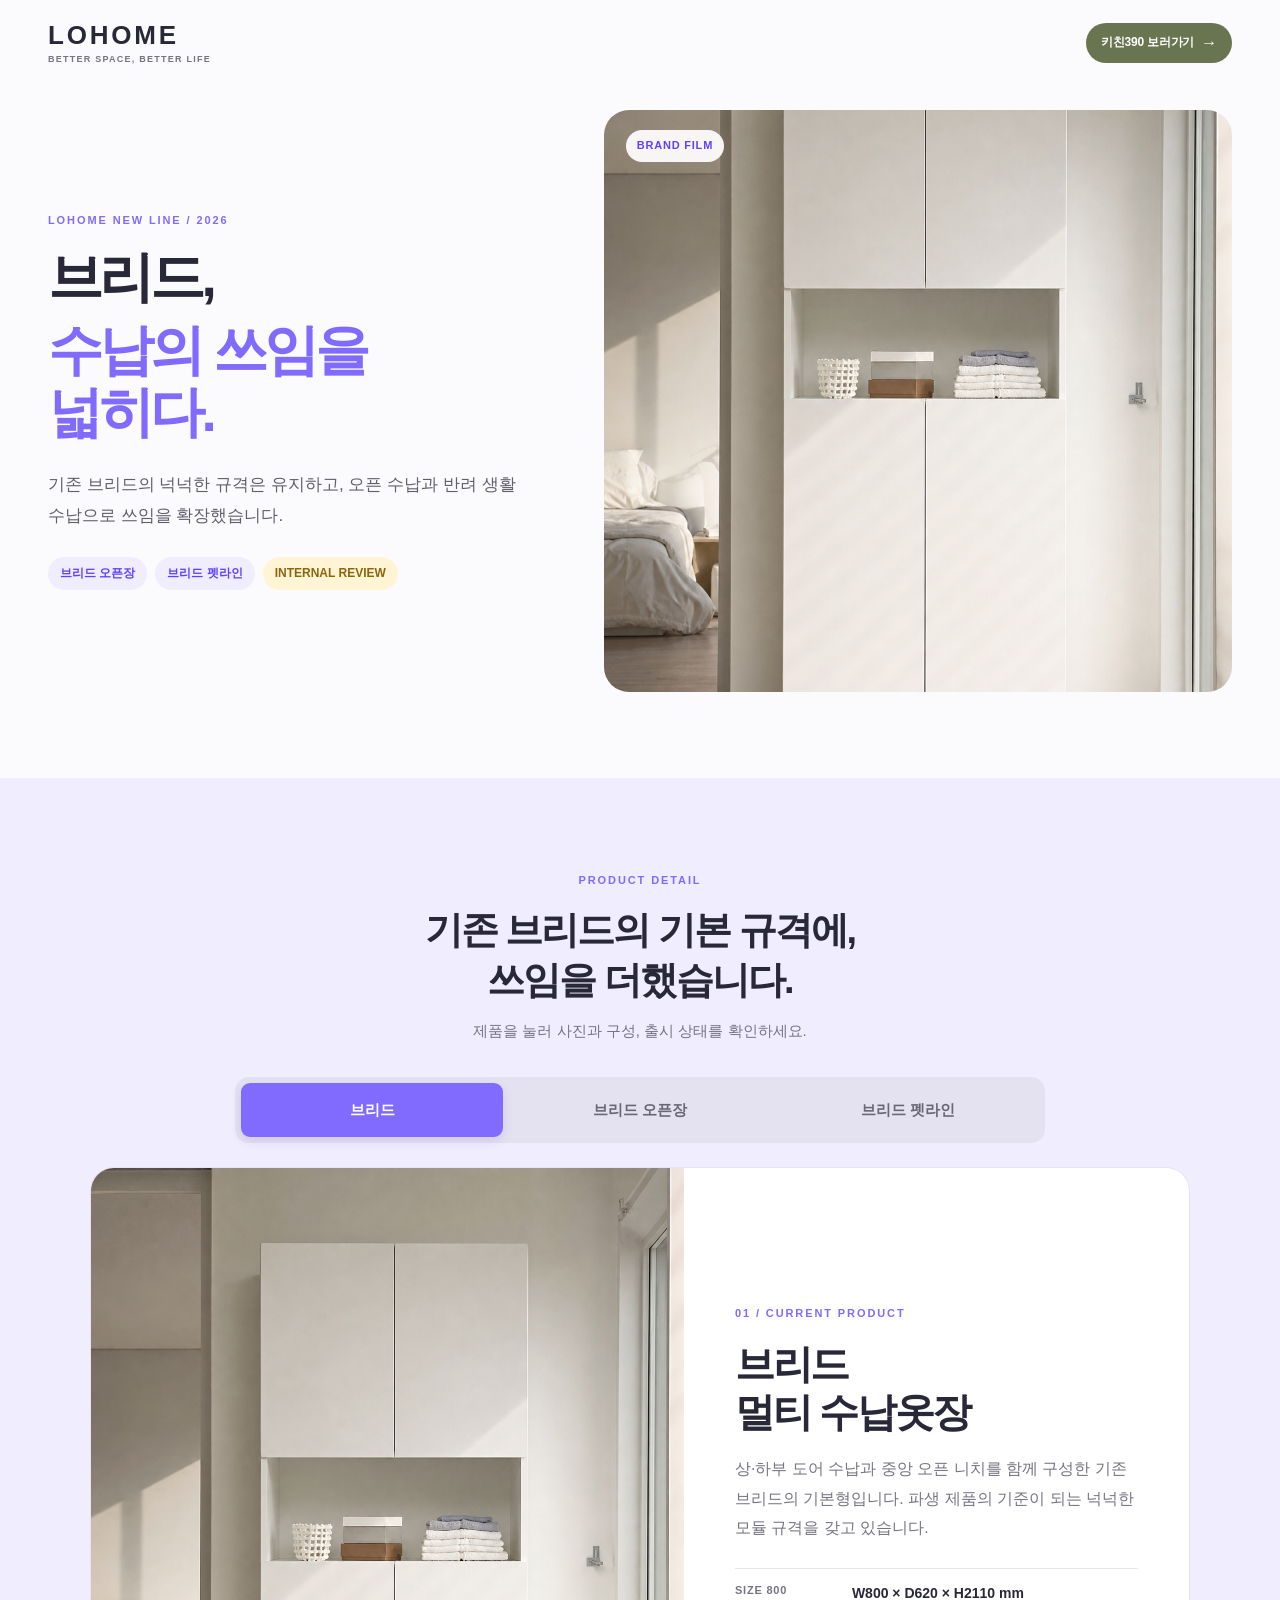
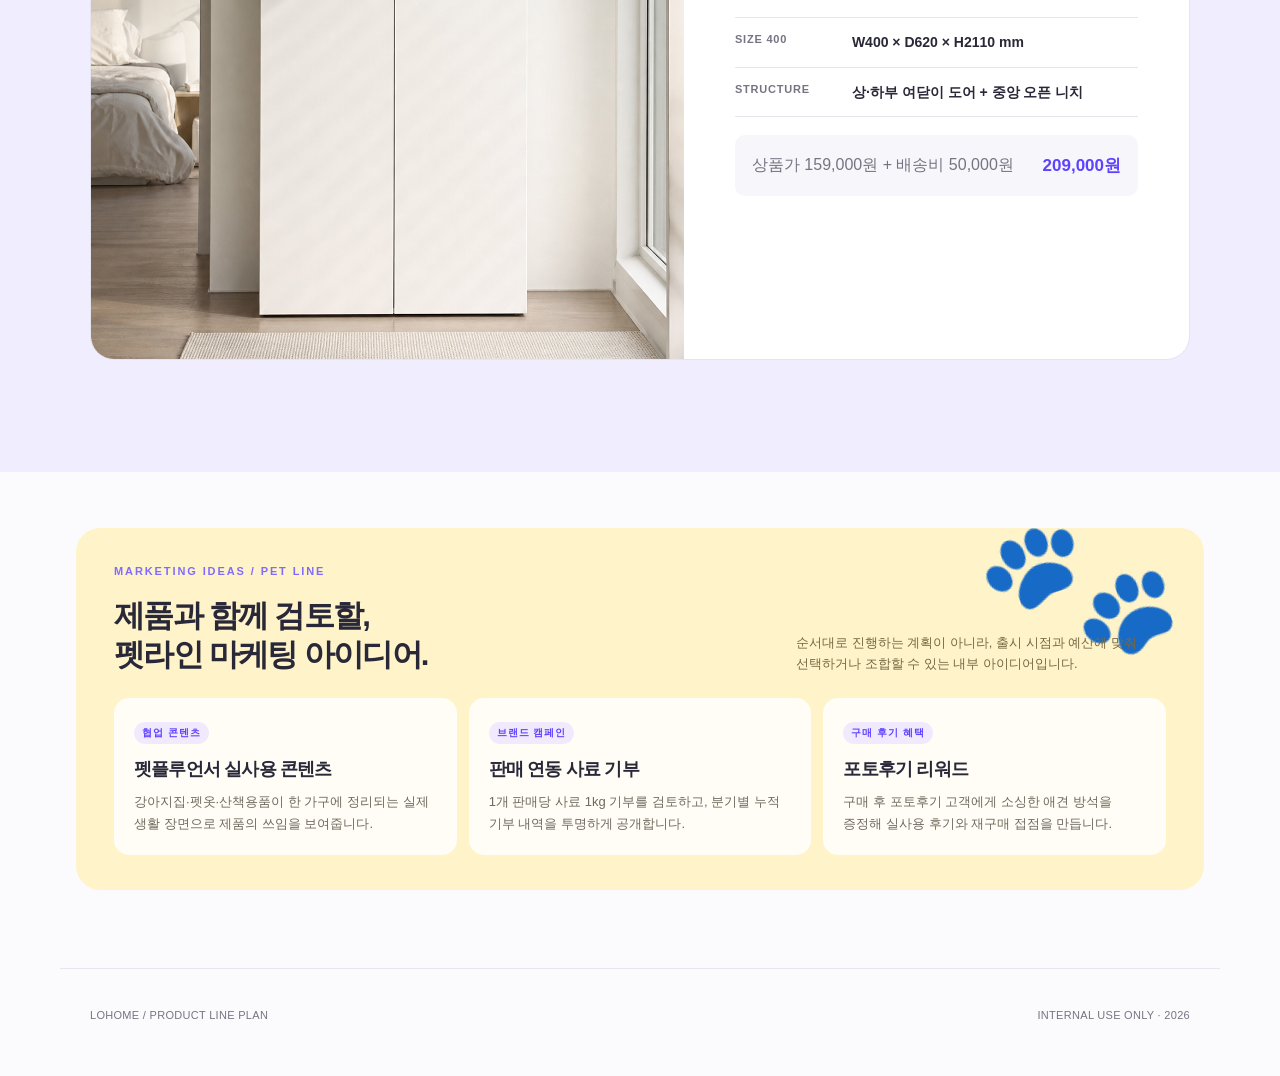
==== breed/index.html @ ead6c4e8 "Add files via upload" ====
<!doctype html>
<html lang="ko">
<head>
  <meta charset="utf-8">
  <meta name="viewport" content="width=device-width,initial-scale=1">
  <meta name="description" content="LOHOME 브리드 확장 라인 기획안">
  <title>LOHOME | 브리드 확장 라인 기획안</title>
  <style>
    :root{--ink:#292838;--muted:#767482;--line:#e6e4ef;--bg:#fbfbfd;--lav:#816bff;--deep:#5f42ff;--pale:#f0edff;--yellow:#ffc93d;--olive:#697551;--white:#fff}*{box-sizing:border-box}html{scroll-behavior:smooth}body{margin:0;background:var(--bg);color:var(--ink);font-family:Pretendard,"Pretendard Variable",-apple-system,BlinkMacSystemFont,"Segoe UI",sans-serif;line-height:1.6;word-break:keep-all}button{font:inherit}header{height:86px;max-width:1320px;padding:0 48px;margin:auto;display:flex;align-items:center;justify-content:space-between}.logo{font-size:26px;font-weight:850;letter-spacing:2.8px;line-height:1}.logo span{display:block;margin-top:7px;color:var(--muted);font-size:9px;font-weight:600;letter-spacing:1.25px}.kitchen-link{display:inline-flex;align-items:center;gap:7px;border-radius:99px;padding:10px 15px;background:var(--olive);color:#fff;text-decoration:none;font-size:12px;font-weight:750;letter-spacing:-.2px;transition:transform .2s,background .2s}.kitchen-link:hover{background:#556040;transform:translateY(-1px)}.kitchen-link b{font-size:16px;font-weight:500;line-height:1}
    .hero{max-width:1320px;margin:auto;padding:24px 48px 86px;display:grid;grid-template-columns:.88fr 1.12fr;align-items:center;gap:62px}.eyebrow{margin:0 0 17px;color:var(--lav);font-size:11px;font-weight:850;letter-spacing:1.9px}.hero h1{margin:0;font-size:clamp(43px,4.3vw,65px);line-height:1.13;letter-spacing:-3.8px}.hero h1 strong{display:block;margin-top:10px;color:var(--lav);font-weight:850}.hero-copy>p:not(.eyebrow){margin:26px 0 0;color:#605f6c;font-size:17px;line-height:1.85}.hero-tags{display:flex;gap:8px;flex-wrap:wrap;margin-top:25px}.hero-tags span{padding:7px 12px;border-radius:99px;background:var(--pale);color:var(--deep);font-size:12px;font-weight:750}.hero-tags span:last-child{background:#fff5d5;color:#8a6610}.hero-media{margin:0;position:relative;overflow:hidden;border-radius:25px;background:#e9e7f3;aspect-ratio:1.08/1}.hero-media video{display:block;width:100%;height:100%;object-fit:cover;pointer-events:none}.video-badge{position:absolute;left:22px;top:20px;padding:7px 11px;border-radius:99px;background:#ffffffec;color:var(--deep);font-size:11px;font-weight:800;letter-spacing:.8px;pointer-events:none}
    .marketing{max-width:1224px;margin:56px auto 78px;padding:0 48px}.marketing-wrap{padding:35px 38px;border-radius:24px;background:#fff4c9;position:relative;overflow:hidden}.marketing-wrap:after{content:"🐾";position:absolute;right:30px;animation:pawWalk 8s ease-in-out infinite;top:-18px;color:#fff8dd;font-size:154px;line-height:1;transform:rotate(-18deg)}.marketing-top{position:relative;z-index:1;display:flex;justify-content:space-between;gap:24px;align-items:end}.marketing h2{margin:0;font-size:31px;line-height:1.25;letter-spacing:-1.7px}.marketing-top p:last-child{max-width:370px;margin:0;color:#766945;font-size:13px}.marketing-grid{position:relative;z-index:1;display:grid;grid-template-columns:repeat(3,1fr);gap:12px;margin-top:23px}.marketing-card{padding:20px;border-radius:15px;background:#fffdf6}.marketing-card .num{display:inline-block;margin-bottom:11px;padding:3px 8px;border-radius:99px;background:#f1eaff;color:var(--deep);font-size:10px;font-weight:850;letter-spacing:1px}.marketing-card h3{margin:0;font-size:18px;letter-spacing:-.8px}.marketing-card p{margin:7px 0 0;color:#6f6a5e;font-size:13px;line-height:1.7}.product-area{padding:94px 30px 112px;background:var(--pale)}.section-intro{max-width:760px;margin:0 auto 34px;text-align:center}.section-intro h2{margin:0;font-size:38px;line-height:1.3;letter-spacing:-2px}.section-intro p:last-child{margin:14px 0 0;color:var(--muted);font-size:15px}.tabs{max-width:810px;margin:0 auto 24px;padding:6px;display:grid;grid-template-columns:repeat(3,1fr);gap:6px;border-radius:14px;background:#e4e2f0}.tabs button{padding:15px 10px;border:0;border-radius:9px;background:transparent;color:#696776;cursor:pointer;font-size:15px;font-weight:750}.tabs button.active{background:var(--lav);color:#fff;box-shadow:0 4px 11px #6238a326}.panel{display:none;max-width:1100px;margin:auto}.panel.active{display:block;animation:in .24s ease-out}@keyframes in{from{opacity:0;transform:translateY(7px)}to{opacity:1;transform:none}}
    .product-card{display:grid;grid-template-columns:1.08fr .92fr;overflow:hidden;border:1px solid var(--line);border-radius:24px;background:#fff}.media-frame{position:relative;min-height:590px;margin:0;background:#f1eff4;overflow:hidden}.media-frame img,.media-frame video{display:block;width:100%;height:100%;object-fit:cover}.product-info{padding:55px 51px;display:flex;flex-direction:column;justify-content:center}.product-info h3{margin:0;font-size:40px;line-height:1.2;letter-spacing:-2.3px}.product-info>p:not(.eyebrow){margin:18px 0 25px;color:var(--muted);font-size:16px;line-height:1.85}.spec{border-top:1px solid var(--line)}.spec div{display:grid;grid-template-columns:105px 1fr;gap:12px;padding:13px 0;border-bottom:1px solid var(--line);font-size:14px}.spec span{color:var(--muted);font-size:11px;font-weight:850;letter-spacing:.8px}.spec b{font-weight:650}.price-note{margin:22px 0 0;padding:15px 17px;border-radius:10px;background:#f7f7fb;color:#5e5c6d;font-size:13px}.price-note b{float:right;color:var(--deep);font-size:17px}.price-note.pending b{color:var(--lav)}
    .slide{display:none;width:100%;height:100%}.slide.active{display:block}.carousel-control{position:absolute;z-index:2;top:50%;width:43px;height:43px;border:0;border-radius:50%;background:#fffffff0;color:var(--ink);font-size:31px;line-height:36px;cursor:pointer;box-shadow:0 4px 18px #29283824}.carousel-control.prev{left:18px}.carousel-control.next{right:18px}.slide-count{position:absolute;right:18px;bottom:18px;z-index:2;padding:6px 10px;border-radius:99px;background:#292838c9;color:#fff;font-size:11px;font-weight:750;letter-spacing:.5px}.dot-row{position:absolute;left:50%;bottom:18px;z-index:2;display:flex;gap:6px;transform:translateX(-50%)}.dot-row button{width:7px;height:7px;padding:0;border:0;border-radius:9px;background:#ffffff80;cursor:pointer}.dot-row button.active{width:20px;background:#fff}.benefit{display:grid;grid-template-columns:repeat(3,1fr);gap:12px;max-width:1100px;margin:31px auto 0}.benefit article{padding:23px;border:1px solid #e5e3ed;border-radius:15px;background:#fff}.benefit b{display:block;margin-bottom:7px;color:var(--deep);font-size:18px;letter-spacing:-.8px}.benefit p{margin:0;color:var(--muted);font-size:13px;line-height:1.65}
    .vs{max-width:1100px;margin:32px auto 0;padding:34px;border:1px solid #e9dfbc;border-radius:23px;background:#fff8df}.vs-head{text-align:center}.vs-head h3{margin:0;font-size:30px;letter-spacing:-1.8px}.vs-head p{margin:8px 0 0;color:var(--muted);font-size:13px}.vs-grid{display:grid;grid-template-columns:1fr 1fr;gap:14px;margin-top:25px}.vs-product{padding:24px;border-radius:16px;background:#fff}.vs-product.ours{border:2px solid #918bd5;background:#faf9ff}.vs-product.theirs{border:1px solid #e6e3d8}.vs-label{color:var(--muted);font-size:11px;font-weight:850;letter-spacing:1px}.ours .vs-label{color:var(--lav)}.vs-product h4{margin:7px 0 3px;font-size:23px;letter-spacing:-1.2px}.vs-product .sub{margin:0;color:var(--muted);font-size:12px}.vs-list{margin:18px 0 0;border-top:1px solid var(--line)}.vs-list div{display:grid;grid-template-columns:118px 1fr;gap:10px;padding:12px 0;border-bottom:1px solid var(--line);font-size:13px}.vs-list span{color:var(--muted);font-size:11px;font-weight:800;letter-spacing:.6px}.vs-list b{font-weight:750}.ours .vs-list b{color:var(--deep)}.tag-yes{display:inline-block;padding:3px 8px;border-radius:99px;background:#eeeafb;color:var(--deep);font-size:12px;font-style:normal}.tag-no{color:#999!important;text-decoration:line-through}.vs-highlight{display:grid;grid-template-columns:1.06fr .94fr;gap:17px;align-items:center;margin-top:16px;padding:17px;border-radius:15px;background:#fff}.vs-highlight figure{margin:0;overflow:hidden;border-radius:11px;aspect-ratio:1.5/1}.vs-highlight img{display:block;width:100%;height:100%;object-fit:cover}.vs-highlight h4{margin:0 0 7px;font-size:22px;letter-spacing:-1.2px}.vs-highlight p{margin:0;color:var(--muted);font-size:13px;line-height:1.75}.vs-highlight strong{color:var(--deep)}.price-review{margin:16px 0 0;padding:12px 15px;border-radius:10px;background:#f8f6ed;color:#77736a;text-align:center;font-size:12px}.price-review b{color:#5c564b}
    footer{max-width:1160px;margin:auto;padding:38px 30px 52px;border-top:1px solid var(--line);display:flex;justify-content:space-between;color:var(--muted);font-size:11px;letter-spacing:.3px}
    @keyframes pawWalk{0%,100%{transform:translate(0,0) rotate(-7deg)}25%{transform:translate(-18px,10px) rotate(6deg)}50%{transform:translate(-4px,24px) rotate(-4deg)}75%{transform:translate(-26px,13px) rotate(7deg)}}@media(prefers-reduced-motion:reduce){.marketing-wrap:after{animation:none}}@media(max-width:850px){header{padding:0 24px}.hero{padding:21px 24px 67px;gap:35px}.hero h1{font-size:43px}.marketing{padding:0 24px}.product-info{padding:42px 34px}.product-info h3{font-size:33px}.media-frame{min-height:530px}.product-area{padding-left:24px;padding-right:24px}}@media(max-width:680px){header{height:76px;padding:0 20px}.logo{font-size:23px}.internal{padding:7px 10px;font-size:10px}.hero{display:flex;flex-direction:column;padding:22px 20px 58px;gap:28px}.hero h1{font-size:39px;letter-spacing:-2.8px}.hero-copy>p:not(.eyebrow){margin-top:18px;font-size:15px}.hero-media{width:100%;border-radius:19px;aspect-ratio:1/1.04}.marketing{margin:32px auto 56px;padding:0 20px}.marketing-wrap{padding:26px 21px}.marketing-wrap:after{right:-4px;top:-11px;font-size:105px}.marketing-top{display:block}.marketing h2{font-size:27px}.marketing-top p:last-child{margin-top:10px;font-size:12px}.marketing-grid{grid-template-columns:1fr;gap:8px;margin-top:18px}.marketing-card{padding:17px}.product-area{padding:64px 20px 72px}.section-intro{text-align:left;margin-bottom:24px}.section-intro h2{font-size:29px;letter-spacing:-1.4px}.section-intro p:last-child{font-size:14px}.tabs{gap:3px;padding:4px;border-radius:11px}.tabs button{padding:12px 3px;font-size:13px}.product-card{grid-template-columns:1fr}.media-frame{min-height:0;height:405px}.product-info{padding:31px 24px}.product-info h3{font-size:30px}.product-info>p:not(.eyebrow){margin:14px 0 20px;font-size:14px}.spec div{grid-template-columns:82px 1fr;font-size:13px}.price-note{font-size:12px}.price-note b{font-size:15px}.carousel-control{width:39px;height:39px;font-size:28px;line-height:32px}.carousel-control.prev{left:12px}.carousel-control.next{right:12px}.benefit{grid-template-columns:1fr;gap:8px;margin-top:14px}.benefit article{padding:19px}.vs{margin-top:20px;padding:16px}.vs-head{text-align:left;margin:7px 6px 18px}.vs-head h3{font-size:24px}.vs-head p{font-size:12px}.vs-grid{grid-template-columns:1fr;gap:9px;margin-top:0}.vs-product{padding:20px}.vs-product h4{font-size:21px}.vs-list div{grid-template-columns:104px 1fr}.vs-highlight{grid-template-columns:1fr;padding:12px}.vs-highlight figure{aspect-ratio:1.45/1}.price-review{line-height:1.6}footer{display:block;padding:30px 20px;line-height:1.8}}
  </style>
</head>
<body>
  <header><div class="logo">LOHOME<span>BETTER SPACE, BETTER LIFE</span></div><a class="kitchen-link" href="https://violett1106.github.io/LOHOME/kitchen390/">키친390 보러가기 <b>→</b></a></header>
  <main>
    <section class="hero"><div class="hero-copy"><p class="eyebrow">LOHOME NEW LINE / 2026</p><h1>브리드,<strong>수납의 쓰임을 넓히다.</strong></h1><p>기존 브리드의 넉넉한 규격은 유지하고, 오픈 수납과 반려 생활 수납으로 쓰임을 확장했습니다.</p><div class="hero-tags"><span>브리드 오픈장</span><span>브리드 펫라인</span><span>INTERNAL REVIEW</span></div></div><figure class="hero-media"><video autoplay muted loop playsinline poster="images/brmain.png"><source src="images/br.mp4" type="video/mp4"></video><figcaption class="video-badge">BRAND FILM</figcaption></figure></section>
    <section class="product-area">
      <div class="section-intro"><p class="eyebrow">PRODUCT DETAIL</p><h2>기존 브리드의 기본 규격에,<br>쓰임을 더했습니다.</h2><p>제품을 눌러 사진과 구성, 출시 상태를 확인하세요.</p></div>
      <div class="tabs" role="tablist" aria-label="브리드 제품 선택"><button class="active" role="tab" aria-selected="true" data-target="breed">브리드</button><button role="tab" aria-selected="false" data-target="open">브리드 오픈장</button><button role="tab" aria-selected="false" data-target="pet">브리드 펫라인</button></div>
      <section class="panel active" id="breed" role="tabpanel"><div class="product-card"><figure class="media-frame"><img src="images/brmain.png" alt="기존 브리드 멀티 수납옷장"></figure><div class="product-info"><p class="eyebrow">01 / CURRENT PRODUCT</p><h3>브리드<br>멀티 수납옷장</h3><p>상·하부 도어 수납과 중앙 오픈 니치를 함께 구성한 기존 브리드의 기본형입니다. 파생 제품의 기준이 되는 넉넉한 모듈 규격을 갖고 있습니다.</p><div class="spec"><div><span>SIZE 800</span><b>W800 × D620 × H2110 mm</b></div><div><span>SIZE 400</span><b>W400 × D620 × H2110 mm</b></div><div><span>STRUCTURE</span><b>상·하부 여닫이 도어 + 중앙 오픈 니치</b></div></div><p class="price-note">상품가 159,000원 + 배송비 50,000원 <b>209,000원</b></p></div></div></section>
      <section class="panel" id="open" role="tabpanel"><div class="product-card"><figure class="media-frame carousel" data-carousel aria-label="브리드 오픈장 이미지"><div class="slide active"><img src="images/br_opmain.png" alt="브리드 오픈장 메인 이미지"></div><div class="slide"><img src="images/br_op%20(1).png" alt="브리드 오픈장 이미지 1"></div><div class="slide"><img src="images/br_op%20(2).png" alt="브리드 오픈장 이미지 2"></div><div class="slide"><img src="images/br_op%20(3).png" alt="브리드 오픈장 이미지 3"></div><button class="carousel-control prev" type="button" aria-label="이전 이미지">‹</button><button class="carousel-control next" type="button" aria-label="다음 이미지">›</button><div class="dot-row" aria-label="오픈장 이미지 선택"></div><span class="slide-count">1 / 5</span></figure><div class="product-info"><p class="eyebrow">02 / NEW LINE</p><h3>브리드<br>오픈장</h3><p>기존 브리드와 같은 높이·폭·깊이를 유지하면서 문을 덜어낸 오픈 수납형입니다. 책과 패브릭, 생활 소품이 자연스럽게 보이는 공간을 만듭니다.</p><div class="spec"><div><span>SIZE</span><b>기존 브리드와 동일 규격 적용</b></div><div><span>TOP</span><b>오픈 선반 3단</b></div><div><span>LOWER</span><b>2도어 수납장</b></div></div><p class="price-note pending">출시 사양 검토 중 <b>판매가 미정</b></p></div></div><div class="benefit"><article><b>같은 모듈감</b><p>기존 브리드와 나란히 놓아도 높이와 깊이가 자연스럽습니다.</p></article><article><b>보여주는 수납</b><p>자주 쓰는 물건과 좋아하는 오브제를 답답함 없이 정리합니다.</p></article><article><b>정돈된 하부</b><p>아래 도어장은 생활감을 깔끔하게 숨겨 줍니다.</p></article></div></section>
      <section class="panel" id="pet" role="tabpanel"><div class="product-card"><figure class="media-frame carousel" data-carousel aria-label="브리드 펫라인 이미지"><div class="slide active"><img src="images/br%20(1).png" alt="브리드 펫라인 메인 이미지"></div><div class="slide"><img src="images/br%20(2).png" alt="브리드 펫라인 이미지 2"></div><div class="slide"><img src="images/br%20(4).png" alt="브리드 펫라인 이미지 4"></div><div class="slide"><img src="images/br%20(3).png" alt="브리드 펫라인 이미지 3"></div><div class="slide"><video muted loop playsinline controls poster="images/br%20(1).png"><source src="images/br.mp4" type="video/mp4"></video></div><button class="carousel-control prev" type="button" aria-label="이전 이미지">‹</button><button class="carousel-control next" type="button" aria-label="다음 이미지">›</button><div class="dot-row" aria-label="펫라인 이미지 선택"></div><span class="slide-count">1 / 5</span></figure><div class="product-info"><p class="eyebrow">03 / NEW LINE · 🐾 PET EDITION</p><h3>브리드<br>펫라인 🐾</h3><p>하부 여닫이 도어 안에 강아지집과 펫용품 수납을 함께 담습니다. 집 위에 남는 공간까지 선반과 옷봉으로 활용하는 새로운 구조입니다.</p><div class="spec"><div><span>HEIGHT</span><b>낮은 펫라인 전용 높이 · 확정 필요</b></div><div><span>LOWER</span><b>여닫이 도어 + 아치형 강아지집</b></div><div><span>ADDED</span><b>내장 선반 1칸 + 펫옷 수납 옷봉</b></div><div><span>DEPTH</span><b>기존 브리드와 동일한 D620</b></div></div><p class="price-note pending">출시 사양 검토 중 <b>판매가 미정</b></p></div></div><div class="benefit"><article><b>데드스페이스 최소화 🐾</b><p>강아지집 위 공간을 선반과 옷봉으로 바꿔 수납량을 확보합니다.</p></article><article><b>옷장 옆에도 자연스럽게</b><p>D620의 깊이로 작은 펫가구처럼 왜소해 보이지 않습니다.</p></article><article><b>펫 생활을 한 번에</b><p>휴식 공간과 펫옷·담요·간식 수납을 한 가구 안에 정리합니다.</p></article></div>
        <section class="vs" aria-label="경쟁사 비교"><div class="vs-head"><p class="eyebrow">WHY LOHOME PET LINE</p><h3>강아지집만 넣지 않고,<br>그 위 공간까지 수납으로 씁니다.</h3><p>펫라인 판매가는 미정입니다. 현재는 구조와 수납 용량을 기준으로 비교합니다.</p></div><div class="vs-grid"><article class="vs-product ours"><span class="vs-label">LOHOME / 브리드 펫라인</span><h4>브리드 펫라인</h4><p class="sub">기존 브리드 기준의 깊이감</p><div class="vs-list"><div><span>수납 깊이</span><b>D620 mm</b></div><div><span>아치 상부</span><b><i class="tag-yes">선반 1칸 추가</i></b></div><div><span>펫옷 수납</span><b><i class="tag-yes">옷봉 포함</i></b></div><div><span>전체 인상</span><b>옷장 옆에도 자연스러운 비례</b></div></div></article><article class="vs-product theirs"><span class="vs-label">COMPETITOR / MONO PUPPY</span><h4>타사 펫가구</h4><p class="sub">피에르홈 모노퍼피 기준</p><div class="vs-list"><div><span>수납 깊이</span><b>D380 mm</b></div><div><span>아치 상부</span><b class="tag-no">추가 선반 없음</b></div><div><span>펫옷 수납</span><b class="tag-no">옷봉 없음</b></div><div><span>전체 인상</span><b>펫가구 전용의 작은 깊이</b></div></div></article></div><div class="vs-highlight"><figure><img src="images/breed-pet-storage-plan.png" alt="펫라인 강아지집 상부의 선반과 옷봉 구성"></figure><div><h4>아치 안쪽까지, <strong>수납으로 완성.</strong></h4><p>타사에서는 비어 있는 강아지집 위 공간에 <strong>선반 1칸과 펫옷 옷봉</strong>을 더합니다. 펫옷, 담요, 산책용품이 한곳에 정리됩니다.</p></div></div><p class="price-review"><b>기존 브리드 800 기준 총액 209,000원</b> · 타사 제품 배송비 포함 248,000원 · 펫라인 판매가는 미정입니다.</p></section>
      </section>
    </section>
    <section class="marketing"><div class="marketing-wrap"><div class="marketing-top"><div><p class="eyebrow">MARKETING IDEAS / PET LINE</p><h2>제품과 함께 검토할,<br>펫라인 마케팅 아이디어.</h2></div><p>순서대로 진행하는 계획이 아니라, 출시 시점과 예산에 맞춰 선택하거나 조합할 수 있는 내부 아이디어입니다.</p></div><div class="marketing-grid"><article class="marketing-card"><span class="num">협업 콘텐츠</span><h3>펫플루언서 실사용 콘텐츠</h3><p>강아지집·펫옷·산책용품이 한 가구에 정리되는 실제 생활 장면으로 제품의 쓰임을 보여줍니다.</p></article><article class="marketing-card"><span class="num">브랜드 캠페인</span><h3>판매 연동 사료 기부</h3><p>1개 판매당 사료 1kg 기부를 검토하고, 분기별 누적 기부 내역을 투명하게 공개합니다.</p></article><article class="marketing-card"><span class="num">구매 후기 혜택</span><h3>포토후기 리워드</h3><p>구매 후 포토후기 고객에게 소싱한 애견 방석을 증정해 실사용 후기와 재구매 접점을 만듭니다.</p></article></div></div></section>
  </main>
  <footer><span>LOHOME / PRODUCT LINE PLAN</span><span>INTERNAL USE ONLY · 2026</span></footer>
  <script>
    document.querySelectorAll('[role=tab]').forEach(tab=>tab.addEventListener('click',()=>{document.querySelectorAll('[role=tab]').forEach(t=>{t.classList.remove('active');t.setAttribute('aria-selected','false')});document.querySelectorAll('[role=tabpanel]').forEach(p=>p.classList.remove('active'));tab.classList.add('active');tab.setAttribute('aria-selected','true');document.getElementById(tab.dataset.target).classList.add('active')}));
    document.querySelectorAll('[data-carousel]').forEach(carousel=>{const slides=[...carousel.querySelectorAll('.slide')],dots=carousel.querySelector('.dot-row'),count=carousel.querySelector('.slide-count');let current=0;slides.forEach((_,i)=>{const dot=document.createElement('button');dot.type='button';dot.setAttribute('aria-label',(i+1)+'번 이미지');dot.addEventListener('click',()=>show(i));dots.append(dot)});const dotButtons=[...dots.children];function show(i){current=(i+slides.length)%slides.length;slides.forEach((slide,n)=>{slide.classList.toggle('active',n===current);const video=slide.querySelector('video');if(video&&n!==current)video.pause()});dotButtons.forEach((dot,n)=>dot.classList.toggle('active',n===current));count.textContent=(current+1)+' / '+slides.length}carousel.querySelector('.prev').addEventListener('click',()=>show(current-1));carousel.querySelector('.next').addEventListener('click',()=>show(current+1));show(0)});
  </script>
</body>
</html>
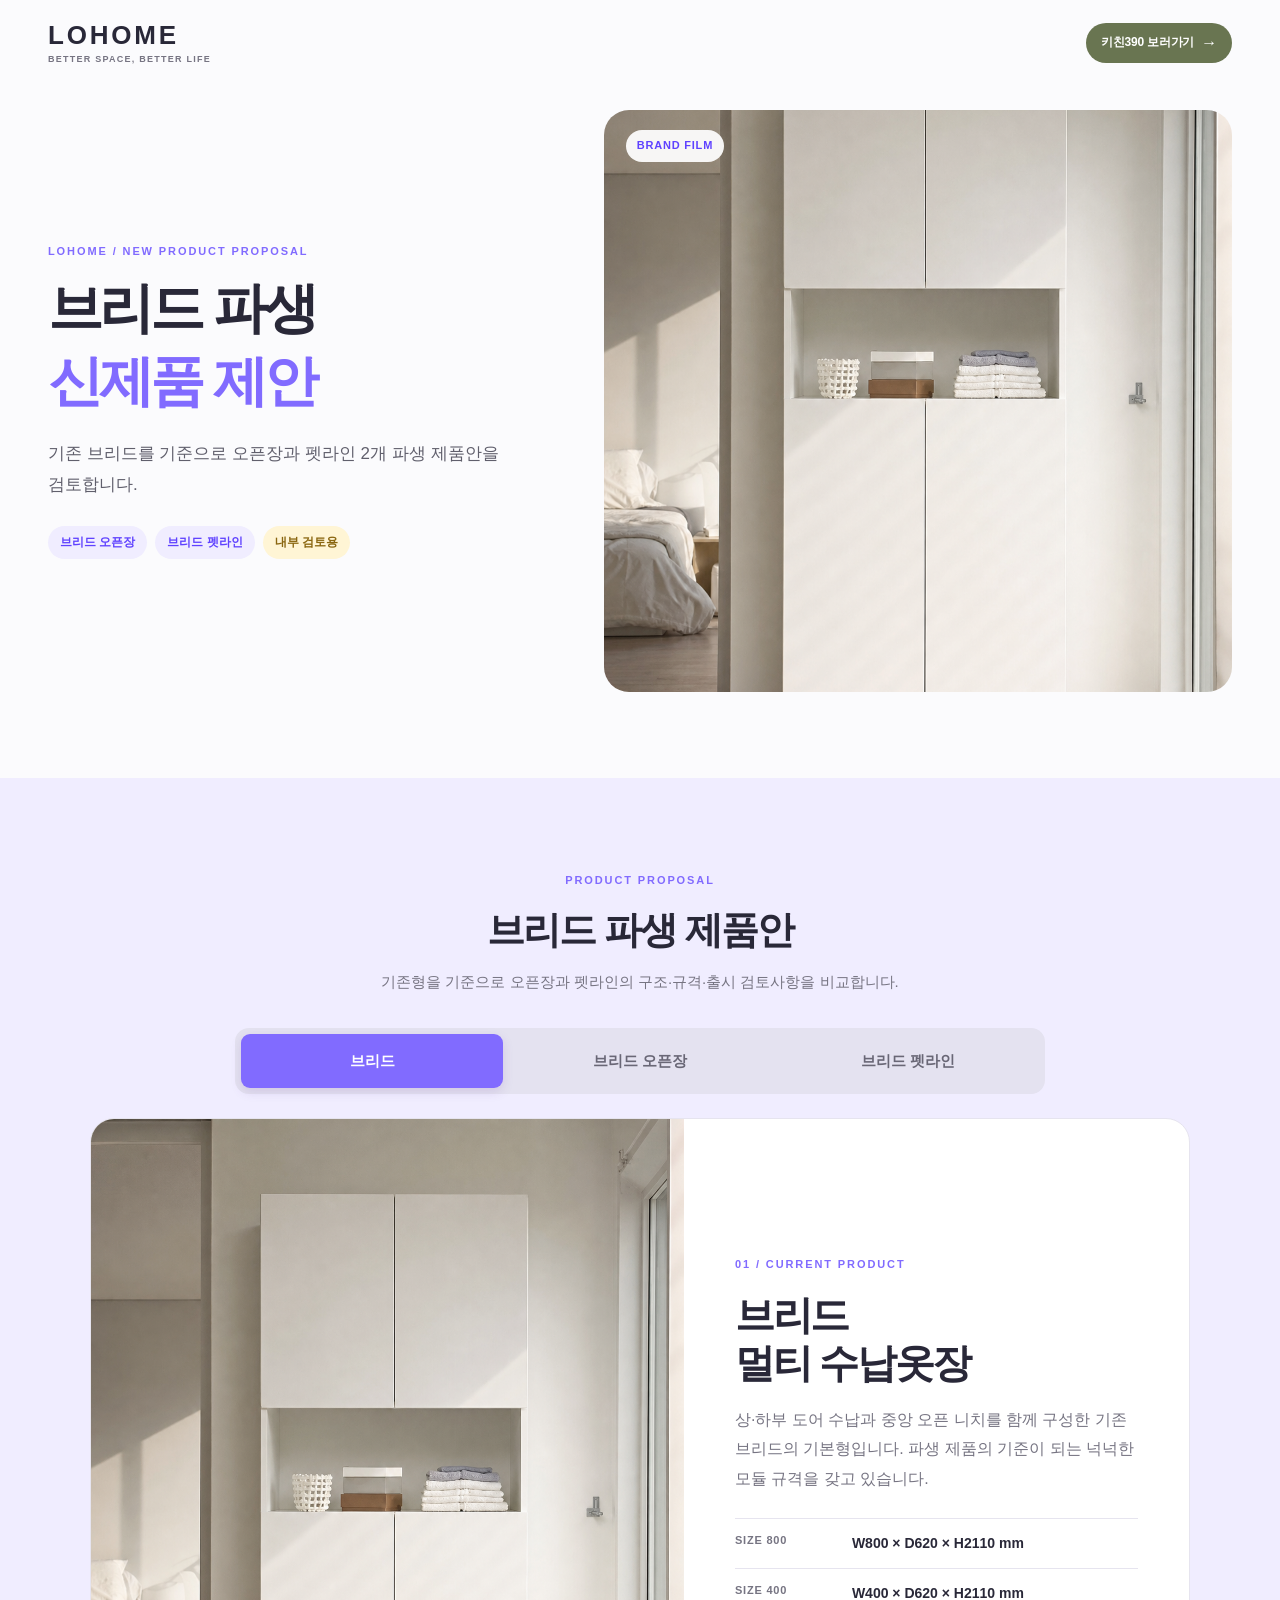
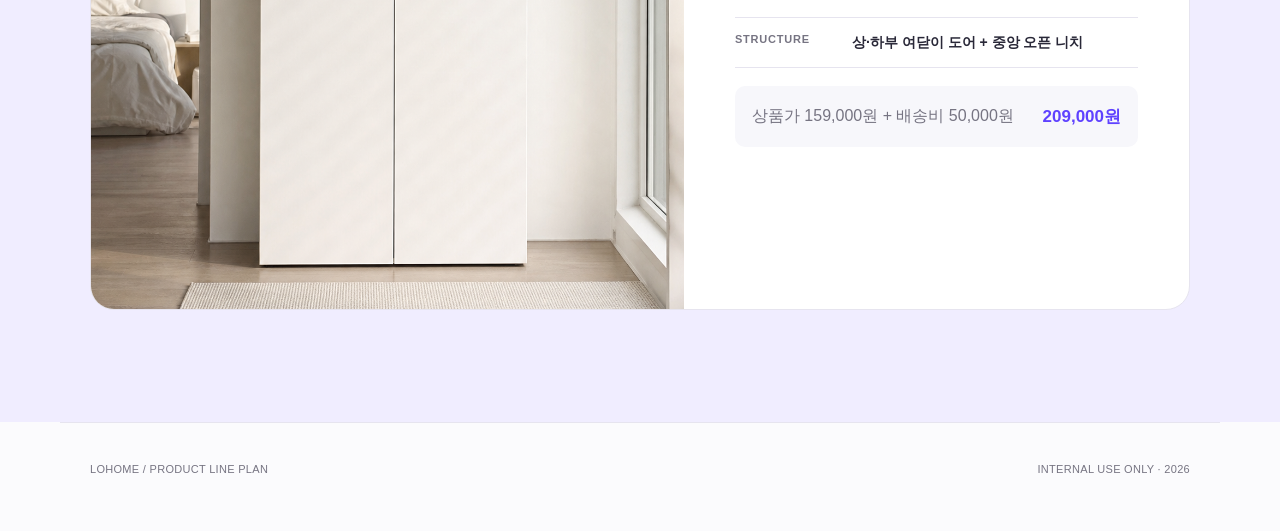
==== commit b91a73af: "Add files via upload" ====
--- a/breed/index.html
+++ b/breed/index.html
@@ -19,17 +19,13 @@
 <body>
   <header><div class="logo">LOHOME<span>BETTER SPACE, BETTER LIFE</span></div><a class="kitchen-link" href="https://violett1106.github.io/LOHOME/kitchen390/">키친390 보러가기 <b>→</b></a></header>
   <main>
-    <section class="hero"><div class="hero-copy"><p class="eyebrow">LOHOME NEW LINE / 2026</p><h1>브리드,<strong>수납의 쓰임을 넓히다.</strong></h1><p>기존 브리드의 넉넉한 규격은 유지하고, 오픈 수납과 반려 생활 수납으로 쓰임을 확장했습니다.</p><div class="hero-tags"><span>브리드 오픈장</span><span>브리드 펫라인</span><span>INTERNAL REVIEW</span></div></div><figure class="hero-media"><video autoplay muted loop playsinline poster="images/brmain.png"><source src="images/br.mp4" type="video/mp4"></video><figcaption class="video-badge">BRAND FILM</figcaption></figure></section>
+    <section class="hero"><div class="hero-copy"><p class="eyebrow">LOHOME / NEW PRODUCT PROPOSAL</p><h1>브리드 파생<strong>신제품 제안</strong></h1><p>기존 브리드를 기준으로 오픈장과 펫라인 2개 파생 제품안을 검토합니다.</p><div class="hero-tags"><span>브리드 오픈장</span><span>브리드 펫라인</span><span>내부 검토용</span></div></div><figure class="hero-media"><video autoplay muted loop playsinline poster="images/brmain.png"><source src="images/br.mp4" type="video/mp4"></video><figcaption class="video-badge">BRAND FILM</figcaption></figure></section>
     <section class="product-area">
-      <div class="section-intro"><p class="eyebrow">PRODUCT DETAIL</p><h2>기존 브리드의 기본 규격에,<br>쓰임을 더했습니다.</h2><p>제품을 눌러 사진과 구성, 출시 상태를 확인하세요.</p></div>
+      <div class="section-intro"><p class="eyebrow">PRODUCT PROPOSAL</p><h2>브리드 파생 제품안</h2><p>기존형을 기준으로 오픈장과 펫라인의 구조·규격·출시 검토사항을 비교합니다.</p></div>
       <div class="tabs" role="tablist" aria-label="브리드 제품 선택"><button class="active" role="tab" aria-selected="true" data-target="breed">브리드</button><button role="tab" aria-selected="false" data-target="open">브리드 오픈장</button><button role="tab" aria-selected="false" data-target="pet">브리드 펫라인</button></div>
       <section class="panel active" id="breed" role="tabpanel"><div class="product-card"><figure class="media-frame"><img src="images/brmain.png" alt="기존 브리드 멀티 수납옷장"></figure><div class="product-info"><p class="eyebrow">01 / CURRENT PRODUCT</p><h3>브리드<br>멀티 수납옷장</h3><p>상·하부 도어 수납과 중앙 오픈 니치를 함께 구성한 기존 브리드의 기본형입니다. 파생 제품의 기준이 되는 넉넉한 모듈 규격을 갖고 있습니다.</p><div class="spec"><div><span>SIZE 800</span><b>W800 × D620 × H2110 mm</b></div><div><span>SIZE 400</span><b>W400 × D620 × H2110 mm</b></div><div><span>STRUCTURE</span><b>상·하부 여닫이 도어 + 중앙 오픈 니치</b></div></div><p class="price-note">상품가 159,000원 + 배송비 50,000원 <b>209,000원</b></p></div></div></section>
-      <section class="panel" id="open" role="tabpanel"><div class="product-card"><figure class="media-frame carousel" data-carousel aria-label="브리드 오픈장 이미지"><div class="slide active"><img src="images/br_opmain.png" alt="브리드 오픈장 메인 이미지"></div><div class="slide"><img src="images/br_op%20(1).png" alt="브리드 오픈장 이미지 1"></div><div class="slide"><img src="images/br_op%20(2).png" alt="브리드 오픈장 이미지 2"></div><div class="slide"><img src="images/br_op%20(3).png" alt="브리드 오픈장 이미지 3"></div><button class="carousel-control prev" type="button" aria-label="이전 이미지">‹</button><button class="carousel-control next" type="button" aria-label="다음 이미지">›</button><div class="dot-row" aria-label="오픈장 이미지 선택"></div><span class="slide-count">1 / 5</span></figure><div class="product-info"><p class="eyebrow">02 / NEW LINE</p><h3>브리드<br>오픈장</h3><p>기존 브리드와 같은 높이·폭·깊이를 유지하면서 문을 덜어낸 오픈 수납형입니다. 책과 패브릭, 생활 소품이 자연스럽게 보이는 공간을 만듭니다.</p><div class="spec"><div><span>SIZE</span><b>기존 브리드와 동일 규격 적용</b></div><div><span>TOP</span><b>오픈 선반 3단</b></div><div><span>LOWER</span><b>2도어 수납장</b></div></div><p class="price-note pending">출시 사양 검토 중 <b>판매가 미정</b></p></div></div><div class="benefit"><article><b>같은 모듈감</b><p>기존 브리드와 나란히 놓아도 높이와 깊이가 자연스럽습니다.</p></article><article><b>보여주는 수납</b><p>자주 쓰는 물건과 좋아하는 오브제를 답답함 없이 정리합니다.</p></article><article><b>정돈된 하부</b><p>아래 도어장은 생활감을 깔끔하게 숨겨 줍니다.</p></article></div></section>
-      <section class="panel" id="pet" role="tabpanel"><div class="product-card"><figure class="media-frame carousel" data-carousel aria-label="브리드 펫라인 이미지"><div class="slide active"><img src="images/br%20(1).png" alt="브리드 펫라인 메인 이미지"></div><div class="slide"><img src="images/br%20(2).png" alt="브리드 펫라인 이미지 2"></div><div class="slide"><img src="images/br%20(4).png" alt="브리드 펫라인 이미지 4"></div><div class="slide"><img src="images/br%20(3).png" alt="브리드 펫라인 이미지 3"></div><div class="slide"><video muted loop playsinline controls poster="images/br%20(1).png"><source src="images/br.mp4" type="video/mp4"></video></div><button class="carousel-control prev" type="button" aria-label="이전 이미지">‹</button><button class="carousel-control next" type="button" aria-label="다음 이미지">›</button><div class="dot-row" aria-label="펫라인 이미지 선택"></div><span class="slide-count">1 / 5</span></figure><div class="product-info"><p class="eyebrow">03 / NEW LINE · 🐾 PET EDITION</p><h3>브리드<br>펫라인 🐾</h3><p>하부 여닫이 도어 안에 강아지집과 펫용품 수납을 함께 담습니다. 집 위에 남는 공간까지 선반과 옷봉으로 활용하는 새로운 구조입니다.</p><div class="spec"><div><span>HEIGHT</span><b>낮은 펫라인 전용 높이 · 확정 필요</b></div><div><span>LOWER</span><b>여닫이 도어 + 아치형 강아지집</b></div><div><span>ADDED</span><b>내장 선반 1칸 + 펫옷 수납 옷봉</b></div><div><span>DEPTH</span><b>기존 브리드와 동일한 D620</b></div></div><p class="price-note pending">출시 사양 검토 중 <b>판매가 미정</b></p></div></div><div class="benefit"><article><b>데드스페이스 최소화 🐾</b><p>강아지집 위 공간을 선반과 옷봉으로 바꿔 수납량을 확보합니다.</p></article><article><b>옷장 옆에도 자연스럽게</b><p>D620의 깊이로 작은 펫가구처럼 왜소해 보이지 않습니다.</p></article><article><b>펫 생활을 한 번에</b><p>휴식 공간과 펫옷·담요·간식 수납을 한 가구 안에 정리합니다.</p></article></div>
-        <section class="vs" aria-label="경쟁사 비교"><div class="vs-head"><p class="eyebrow">WHY LOHOME PET LINE</p><h3>강아지집만 넣지 않고,<br>그 위 공간까지 수납으로 씁니다.</h3><p>펫라인 판매가는 미정입니다. 현재는 구조와 수납 용량을 기준으로 비교합니다.</p></div><div class="vs-grid"><article class="vs-product ours"><span class="vs-label">LOHOME / 브리드 펫라인</span><h4>브리드 펫라인</h4><p class="sub">기존 브리드 기준의 깊이감</p><div class="vs-list"><div><span>수납 깊이</span><b>D620 mm</b></div><div><span>아치 상부</span><b><i class="tag-yes">선반 1칸 추가</i></b></div><div><span>펫옷 수납</span><b><i class="tag-yes">옷봉 포함</i></b></div><div><span>전체 인상</span><b>옷장 옆에도 자연스러운 비례</b></div></div></article><article class="vs-product theirs"><span class="vs-label">COMPETITOR / MONO PUPPY</span><h4>타사 펫가구</h4><p class="sub">피에르홈 모노퍼피 기준</p><div class="vs-list"><div><span>수납 깊이</span><b>D380 mm</b></div><div><span>아치 상부</span><b class="tag-no">추가 선반 없음</b></div><div><span>펫옷 수납</span><b class="tag-no">옷봉 없음</b></div><div><span>전체 인상</span><b>펫가구 전용의 작은 깊이</b></div></div></article></div><div class="vs-highlight"><figure><img src="images/breed-pet-storage-plan.png" alt="펫라인 강아지집 상부의 선반과 옷봉 구성"></figure><div><h4>아치 안쪽까지, <strong>수납으로 완성.</strong></h4><p>타사에서는 비어 있는 강아지집 위 공간에 <strong>선반 1칸과 펫옷 옷봉</strong>을 더합니다. 펫옷, 담요, 산책용품이 한곳에 정리됩니다.</p></div></div><p class="price-review"><b>기존 브리드 800 기준 총액 209,000원</b> · 타사 제품 배송비 포함 248,000원 · 펫라인 판매가는 미정입니다.</p></section>
-      </section>
-    </section>
-    <section class="marketing"><div class="marketing-wrap"><div class="marketing-top"><div><p class="eyebrow">MARKETING IDEAS / PET LINE</p><h2>제품과 함께 검토할,<br>펫라인 마케팅 아이디어.</h2></div><p>순서대로 진행하는 계획이 아니라, 출시 시점과 예산에 맞춰 선택하거나 조합할 수 있는 내부 아이디어입니다.</p></div><div class="marketing-grid"><article class="marketing-card"><span class="num">협업 콘텐츠</span><h3>펫플루언서 실사용 콘텐츠</h3><p>강아지집·펫옷·산책용품이 한 가구에 정리되는 실제 생활 장면으로 제품의 쓰임을 보여줍니다.</p></article><article class="marketing-card"><span class="num">브랜드 캠페인</span><h3>판매 연동 사료 기부</h3><p>1개 판매당 사료 1kg 기부를 검토하고, 분기별 누적 기부 내역을 투명하게 공개합니다.</p></article><article class="marketing-card"><span class="num">구매 후기 혜택</span><h3>포토후기 리워드</h3><p>구매 후 포토후기 고객에게 소싱한 애견 방석을 증정해 실사용 후기와 재구매 접점을 만듭니다.</p></article></div></div></section>
+      <section class="panel" id="open" role="tabpanel"><div class="product-card"><figure class="media-frame carousel" data-carousel aria-label="브리드 오픈장 이미지"><div class="slide active"><img src="images/br_opmain.png" alt="브리드 오픈장 메인 이미지"></div><div class="slide"><img src="images/br_op%20(1).png" alt="브리드 오픈장 이미지 1"></div><div class="slide"><img src="images/br_op%20(3).png" alt="브리드 오픈장 이미지 3"></div><button class="carousel-control prev" type="button" aria-label="이전 이미지">‹</button><button class="carousel-control next" type="button" aria-label="다음 이미지">›</button><div class="dot-row" aria-label="오픈장 이미지 선택"></div><span class="slide-count">1 / 3</span></figure><div class="product-info"><p class="eyebrow">02 / NEW LINE</p><h3>브리드<br>오픈장</h3><p>기존 브리드와 같은 높이·폭·깊이를 유지하면서 문을 덜어낸 오픈 수납형입니다. 책과 패브릭, 생활 소품이 자연스럽게 보이는 공간을 만듭니다.</p><div class="spec"><div><span>SIZE</span><b>기존 브리드와 동일 규격 적용</b></div><div><span>TOP</span><b>오픈 선반 3단</b></div><div><span>LOWER</span><b>2도어 수납장</b></div></div><p class="price-note pending">출시 사양 검토 중 <b>판매가 미정</b></p></div></div></section>
+      <section class="panel" id="pet" role="tabpanel"><div class="product-card"><figure class="media-frame carousel" data-carousel aria-label="브리드 펫라인 이미지"><div class="slide active"><img src="images/br%20(1).png" alt="브리드 펫라인 메인 이미지"></div><div class="slide"><img src="images/br%20(2).png" alt="브리드 펫라인 이미지 2"></div><div class="slide"><img src="images/br%20(4).png" alt="브리드 펫라인 이미지 4"></div><div class="slide"><img src="images/br%20(3).png" alt="브리드 펫라인 이미지 3"></div><div class="slide"><video muted loop playsinline controls poster="images/br%20(1).png"><source src="images/br.mp4" type="video/mp4"></video></div><button class="carousel-control prev" type="button" aria-label="이전 이미지">‹</button><button class="carousel-control next" type="button" aria-label="다음 이미지">›</button><div class="dot-row" aria-label="펫라인 이미지 선택"></div><span class="slide-count">1 / 5</span></figure><div class="product-info"><p class="eyebrow">03 / NEW LINE · 🐾 PET EDITION</p><h3>브리드<br>펫라인 🐾</h3><p>하부 여닫이 도어 안에 강아지집과 펫용품 수납을 함께 담습니다. 집 위에 남는 공간까지 선반과 옷봉으로 활용하는 새로운 구조입니다.</p><div class="spec"><div><span>HEIGHT</span><b>낮은 펫라인 전용 높이 · 확정 필요</b></div><div><span>LOWER</span><b>여닫이 도어 + 아치형 강아지집</b></div><div><span>ADDED</span><b>내장 선반 1칸 + 펫옷 수납 옷봉</b></div><div><span>DEPTH</span><b>기존 브리드와 동일한 D620</b></div></div><p class="price-note pending">출시 사양 검토 중 <b>판매가 미정</b></p></div></div></section>
   </main>
   <footer><span>LOHOME / PRODUCT LINE PLAN</span><span>INTERNAL USE ONLY · 2026</span></footer>
   <script>
